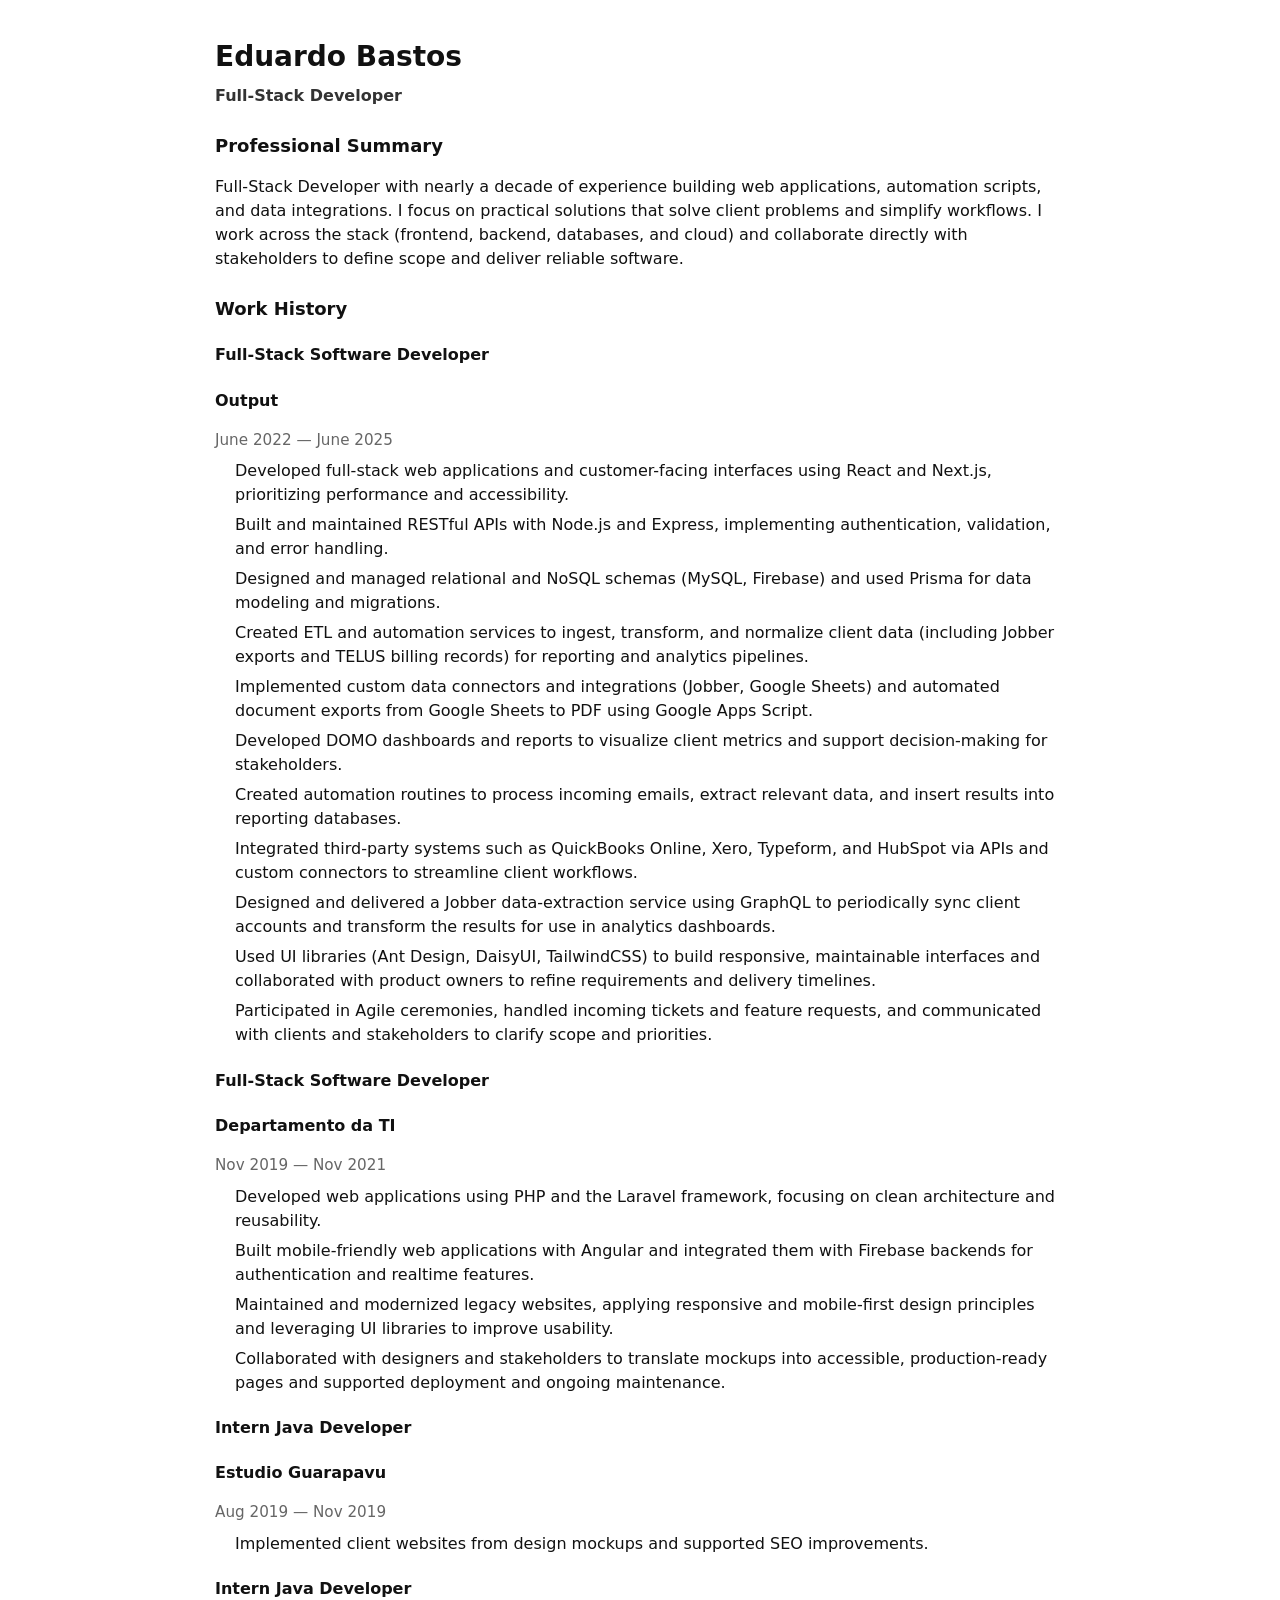
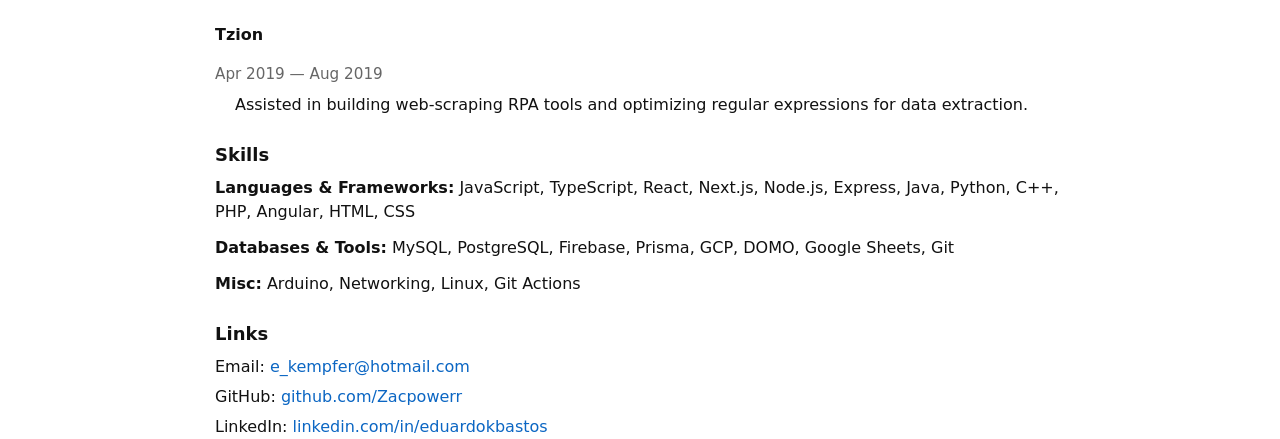
==== index.html @ 50acb6b9 "Renamed resume file to be used in Git pages" ====
<!DOCTYPE html>
<html lang="en">
  <head>
    <meta charset="UTF-8" />
    <meta name="viewport" content="width=device-width, initial-scale=1.0" />
    <link rel="stylesheet" href="resume.css" />
    <title>Eduardo Bastos — Resume</title>
  </head>
  <body>
    <main>
      <header>
        <h1>Eduardo Bastos</h1>
        <h2>Full-Stack Developer</h2>
      </header>

      <section>
        <h3>Professional Summary</h3>
        <p>
          Full-Stack Developer with nearly a decade of experience building web
          applications, automation scripts, and data integrations. I focus on
          practical solutions that solve client problems and simplify workflows.
          I work across the stack (frontend, backend, databases, and cloud) and
          collaborate directly with stakeholders to define scope and deliver
          reliable software.
        </p>
      </section>

      <section>
        <h3>Work History</h3>

        <article>
          <h4 class="role">Full-Stack Software Developer</h4>
          <p class="company-name">Output</p>
          <p class="period">June 2022 — June 2025</p>
          <ul>
            <li>
              Developed full-stack web applications and customer-facing
              interfaces using React and Next.js, prioritizing performance and
              accessibility.
            </li>
            <li>
              Built and maintained RESTful APIs with Node.js and Express,
              implementing authentication, validation, and error handling.
            </li>
            <li>
              Designed and managed relational and NoSQL schemas (MySQL,
              Firebase) and used Prisma for data modeling and migrations.
            </li>
            <li>
              Created ETL and automation services to ingest, transform, and
              normalize client data (including Jobber exports and TELUS billing
              records) for reporting and analytics pipelines.
            </li>
            <li>
              Implemented custom data connectors and integrations (Jobber,
              Google Sheets) and automated document exports from Google Sheets
              to PDF using Google Apps Script.
            </li>
            <li>
              Developed DOMO dashboards and reports to visualize client metrics
              and support decision-making for stakeholders.
            </li>
            <li>
              Created automation routines to process incoming emails, extract
              relevant data, and insert results into reporting databases.
            </li>
            <li>
              Integrated third-party systems such as QuickBooks Online, Xero,
              Typeform, and HubSpot via APIs and custom connectors to streamline
              client workflows.
            </li>
            <li>
              Designed and delivered a Jobber data-extraction service using
              GraphQL to periodically sync client accounts and transform the
              results for use in analytics dashboards.
            </li>
            <li>
              Used UI libraries (Ant Design, DaisyUI, TailwindCSS) to build
              responsive, maintainable interfaces and collaborated with product
              owners to refine requirements and delivery timelines.
            </li>
            <li>
              Participated in Agile ceremonies, handled incoming tickets and
              feature requests, and communicated with clients and stakeholders
              to clarify scope and priorities.
            </li>
          </ul>
        </article>

        <article>
          <h4 class="role">Full-Stack Software Developer</h4>
          <p class="company-name">Departamento da TI</p>
          <p class="period">Nov 2019 — Nov 2021</p>
          <ul>
            <li>
              Developed web applications using PHP and the Laravel framework,
              focusing on clean architecture and reusability.
            </li>
            <li>
              Built mobile-friendly web applications with Angular and integrated
              them with Firebase backends for authentication and realtime
              features.
            </li>
            <li>
              Maintained and modernized legacy websites, applying responsive and
              mobile-first design principles and leveraging UI libraries to
              improve usability.
            </li>
            <li>
              Collaborated with designers and stakeholders to translate mockups
              into accessible, production-ready pages and supported deployment
              and ongoing maintenance.
            </li>
          </ul>
        </article>

        <article>
          <h4 class="role">Intern Java Developer</h4>
          <p class="company-name">Estudio Guarapavu</p>
          <p class="period">Aug 2019 — Nov 2019</p>
          <ul>
            <li>
              Implemented client websites from design mockups and supported SEO
              improvements.
            </li>
          </ul>
        </article>

        <article>
          <h4 class="role">Intern Java Developer</h4>
          <p class="company-name">Tzion</p>
          <p class="period">Apr 2019 — Aug 2019</p>
          <ul>
            <li>
              Assisted in building web-scraping RPA tools and optimizing regular
              expressions for data extraction.
            </li>
          </ul>
        </article>
      </section>

      <section>
        <h3>Skills</h3>
        <p class="skills">
          <strong>Languages & Frameworks:</strong> JavaScript, TypeScript,
          React, Next.js, Node.js, Express, Java, Python, C++, PHP, Angular,
          HTML, CSS
        </p>
        <p class="skills">
          <strong>Databases & Tools:</strong> MySQL, PostgreSQL, Firebase,
          Prisma, GCP, DOMO, Google Sheets, Git
        </p>
        <p class="skills">
          <strong>Misc:</strong> Arduino, Networking, Linux, Git Actions
        </p>
      </section>

      <section>
        <h3>Links</h3>
        <ul class="links">
          <li>
            Email: <a href="e_kempfer@hotmail.com">e_kempfer@hotmail.com</a>
          </li>
          <li>
            GitHub:
            <a href="https://github.com/Zacpowerr" rel="noopener"
              >github.com/Zacpowerr</a
            >
          </li>
          <li>
            LinkedIn:
            <a href="www.linkedin.com/in/eduardokbastos" rel="noopener"
              >linkedin.com/in/eduardokbastos</a
            >
          </li>
        </ul>
      </section>
    </main>
  </body>
</html>
---- resume.css ----
body {
  margin: 0 30px;
}
/* Minimal, readable resume styles */
html,
body {
  height: 100%;
}
body {
  font-family: system-ui, -apple-system, "Segoe UI", Roboto, "Helvetica Neue",
    Arial;
  color: #111;
  line-height: 1.5;
  max-width: 850px;
  margin: 36px auto;
  padding: 0 18px;
  background: #fff;
}

header h1 {
  margin: 0;
  font-size: 28px;
}

header h2 {
  margin: 6px 0 18px;
  font-size: 16px;
  color: #333;
  font-weight: 600;
}

h3 {
  margin-top: 24px;
  margin-bottom: 8px;
  font-size: 18px;
  color: #111;
}

.period {
  margin: 0 0 8px;
  font-size: 0.95rem;
  color: #666;
}

.company-name {
  font-weight: 600;
}

ul {
  margin: 0 0 16px 20px;
  padding: 0;
}

li {
  margin: 6px 0;
}

article {
  margin-bottom: 12px;
}

main {
  background: transparent;
}

@media (max-width: 520px) {
  body {
    padding: 0 12px;
  }
  header h1 {
    font-size: 22px;
  }
}
/* Skills and links */
.skills {
  margin: 6px 0 12px;
}

.links {
  margin: 0;
  padding-left: 0;
}

.links li {
  list-style: none;
  margin: 6px 0;
}

.links a {
  color: #0b66c3;
  text-decoration: none;
}

.links a:hover {
  text-decoration: underline;
}
ul {
  list-style: none;
}
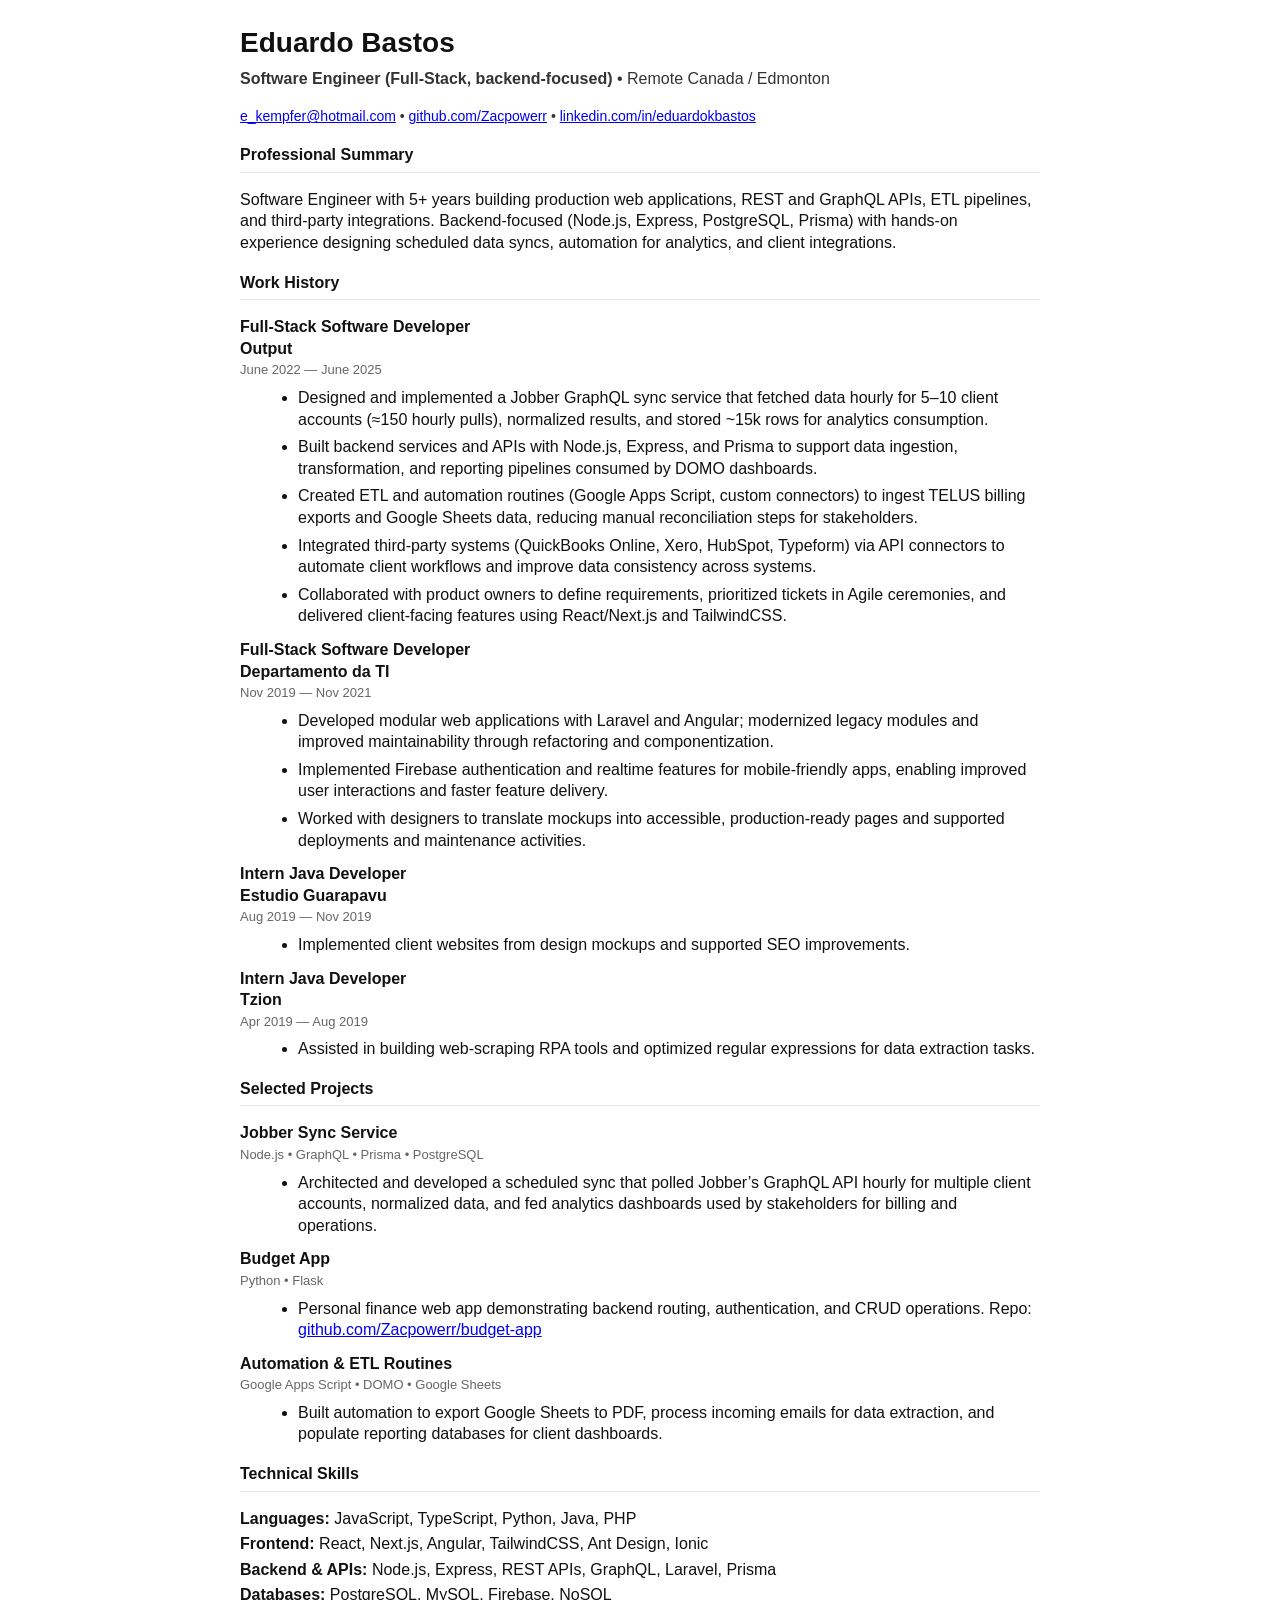
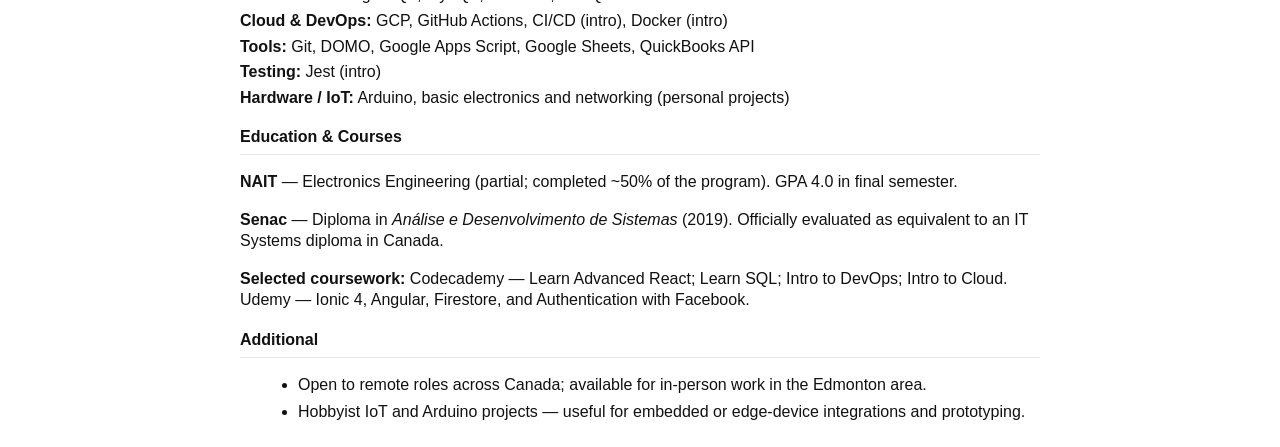
==== commit a1379e74: "Improved resume with new sections and styling" ====
--- a/index.html
+++ b/index.html
@@ -1,122 +1,105 @@
-<!DOCTYPE html>
+<!doctype html>
 <html lang="en">
   <head>
-    <meta charset="UTF-8" />
-    <meta name="viewport" content="width=device-width, initial-scale=1.0" />
+    <meta charset="utf-8" />
+    <meta name="viewport" content="width=device-width,initial-scale=1" />
+    <title>Eduardo Bastos — Software Engineer</title>
     <link rel="stylesheet" href="resume.css" />
-    <title>Eduardo Bastos — Resume</title>
   </head>
   <body>
     <main>
       <header>
         <h1>Eduardo Bastos</h1>
-        <h2>Full-Stack Developer</h2>
+        <p>
+          <strong>Software Engineer (Full‑Stack, backend‑focused)</strong> •
+          Remote Canada / Edmonton
+        </p>
+        <p class="contact">
+          <a href="mailto:e_kempfer@hotmail.com">e_kempfer@hotmail.com</a> •
+          <a href="https://github.com/Zacpowerr" class="links"
+            >github.com/Zacpowerr</a
+          >
+          •
+          <a href="https://www.linkedin.com/in/eduardokbastos" class="links"
+            >linkedin.com/in/eduardokbastos</a
+          >
+        </p>
       </header>
 
-      <section>
+      <section class="section">
         <h3>Professional Summary</h3>
         <p>
-          Full-Stack Developer with nearly a decade of experience building web
-          applications, automation scripts, and data integrations. I focus on
-          practical solutions that solve client problems and simplify workflows.
-          I work across the stack (frontend, backend, databases, and cloud) and
-          collaborate directly with stakeholders to define scope and deliver
-          reliable software.
-        </p>
-      </section>
-
-      <section>
+          Software Engineer with 5+ years building production web applications,
+          REST and GraphQL APIs, ETL pipelines, and third‑party integrations.
+          Backend‑focused (Node.js, Express, PostgreSQL, Prisma) with hands‑on
+          experience designing scheduled data syncs, automation for analytics,
+          and client integrations.
+        </p>
+      </section>
+
+      <section class="section">
         <h3>Work History</h3>
 
         <article>
-          <h4 class="role">Full-Stack Software Developer</h4>
-          <p class="company-name">Output</p>
+          <p class="role">Full‑Stack Software Developer</p>
+          <p class="company">Output</p>
           <p class="period">June 2022 — June 2025</p>
           <ul>
             <li>
-              Developed full-stack web applications and customer-facing
-              interfaces using React and Next.js, prioritizing performance and
-              accessibility.
-            </li>
-            <li>
-              Built and maintained RESTful APIs with Node.js and Express,
-              implementing authentication, validation, and error handling.
-            </li>
-            <li>
-              Designed and managed relational and NoSQL schemas (MySQL,
-              Firebase) and used Prisma for data modeling and migrations.
-            </li>
-            <li>
-              Created ETL and automation services to ingest, transform, and
-              normalize client data (including Jobber exports and TELUS billing
-              records) for reporting and analytics pipelines.
-            </li>
-            <li>
-              Implemented custom data connectors and integrations (Jobber,
-              Google Sheets) and automated document exports from Google Sheets
-              to PDF using Google Apps Script.
-            </li>
-            <li>
-              Developed DOMO dashboards and reports to visualize client metrics
-              and support decision-making for stakeholders.
-            </li>
-            <li>
-              Created automation routines to process incoming emails, extract
-              relevant data, and insert results into reporting databases.
-            </li>
-            <li>
-              Integrated third-party systems such as QuickBooks Online, Xero,
-              Typeform, and HubSpot via APIs and custom connectors to streamline
-              client workflows.
-            </li>
-            <li>
-              Designed and delivered a Jobber data-extraction service using
-              GraphQL to periodically sync client accounts and transform the
-              results for use in analytics dashboards.
-            </li>
-            <li>
-              Used UI libraries (Ant Design, DaisyUI, TailwindCSS) to build
-              responsive, maintainable interfaces and collaborated with product
-              owners to refine requirements and delivery timelines.
-            </li>
-            <li>
-              Participated in Agile ceremonies, handled incoming tickets and
-              feature requests, and communicated with clients and stakeholders
-              to clarify scope and priorities.
-            </li>
-          </ul>
-        </article>
-
-        <article>
-          <h4 class="role">Full-Stack Software Developer</h4>
-          <p class="company-name">Departamento da TI</p>
+              Designed and implemented a Jobber GraphQL sync service that
+              fetched data hourly for 5–10 client accounts (≈150 hourly pulls),
+              normalized results, and stored ~15k rows for analytics
+              consumption.
+            </li>
+            <li>
+              Built backend services and APIs with Node.js, Express, and Prisma
+              to support data ingestion, transformation, and reporting pipelines
+              consumed by DOMO dashboards.
+            </li>
+            <li>
+              Created ETL and automation routines (Google Apps Script, custom
+              connectors) to ingest TELUS billing exports and Google Sheets
+              data, reducing manual reconciliation steps for stakeholders.
+            </li>
+            <li>
+              Integrated third‑party systems (QuickBooks Online, Xero, HubSpot,
+              Typeform) via API connectors to automate client workflows and
+              improve data consistency across systems.
+            </li>
+            <li>
+              Collaborated with product owners to define requirements,
+              prioritized tickets in Agile ceremonies, and delivered
+              client‑facing features using React/Next.js and TailwindCSS.
+            </li>
+          </ul>
+        </article>
+
+        <article>
+          <p class="role">Full‑Stack Software Developer</p>
+          <p class="company">Departamento da TI</p>
           <p class="period">Nov 2019 — Nov 2021</p>
           <ul>
             <li>
-              Developed web applications using PHP and the Laravel framework,
-              focusing on clean architecture and reusability.
-            </li>
-            <li>
-              Built mobile-friendly web applications with Angular and integrated
-              them with Firebase backends for authentication and realtime
-              features.
-            </li>
-            <li>
-              Maintained and modernized legacy websites, applying responsive and
-              mobile-first design principles and leveraging UI libraries to
-              improve usability.
-            </li>
-            <li>
-              Collaborated with designers and stakeholders to translate mockups
-              into accessible, production-ready pages and supported deployment
-              and ongoing maintenance.
-            </li>
-          </ul>
-        </article>
-
-        <article>
-          <h4 class="role">Intern Java Developer</h4>
-          <p class="company-name">Estudio Guarapavu</p>
+              Developed modular web applications with Laravel and Angular;
+              modernized legacy modules and improved maintainability through
+              refactoring and componentization.
+            </li>
+            <li>
+              Implemented Firebase authentication and realtime features for
+              mobile‑friendly apps, enabling improved user interactions and
+              faster feature delivery.
+            </li>
+            <li>
+              Worked with designers to translate mockups into accessible,
+              production‑ready pages and supported deployments and maintenance
+              activities.
+            </li>
+          </ul>
+        </article>
+
+        <article>
+          <p class="role">Intern Java Developer</p>
+          <p class="company">Estudio Guarapavu</p>
           <p class="period">Aug 2019 — Nov 2019</p>
           <ul>
             <li>
@@ -127,54 +110,131 @@
         </article>
 
         <article>
-          <h4 class="role">Intern Java Developer</h4>
-          <p class="company-name">Tzion</p>
+          <p class="role">Intern Java Developer</p>
+          <p class="company">Tzion</p>
           <p class="period">Apr 2019 — Aug 2019</p>
           <ul>
             <li>
-              Assisted in building web-scraping RPA tools and optimizing regular
-              expressions for data extraction.
-            </li>
-          </ul>
-        </article>
-      </section>
-
-      <section>
-        <h3>Skills</h3>
-        <p class="skills">
-          <strong>Languages & Frameworks:</strong> JavaScript, TypeScript,
-          React, Next.js, Node.js, Express, Java, Python, C++, PHP, Angular,
-          HTML, CSS
-        </p>
-        <p class="skills">
-          <strong>Databases & Tools:</strong> MySQL, PostgreSQL, Firebase,
-          Prisma, GCP, DOMO, Google Sheets, Git
-        </p>
-        <p class="skills">
-          <strong>Misc:</strong> Arduino, Networking, Linux, Git Actions
-        </p>
-      </section>
-
-      <section>
-        <h3>Links</h3>
-        <ul class="links">
+              Assisted in building web‑scraping RPA tools and optimized regular
+              expressions for data extraction tasks.
+            </li>
+          </ul>
+        </article>
+      </section>
+
+      <section class="section">
+        <h3>Selected Projects</h3>
+
+        <article>
+          <p class="company">Jobber Sync Service</p>
+          <p class="period">Node.js • GraphQL • Prisma • PostgreSQL</p>
+          <ul>
+            <li>
+              Architected and developed a scheduled sync that polled Jobber’s
+              GraphQL API hourly for multiple client accounts, normalized data,
+              and fed analytics dashboards used by stakeholders for billing and
+              operations.
+            </li>
+          </ul>
+        </article>
+
+        <article>
+          <p class="company">Budget App</p>
+          <p class="period">Python • Flask</p>
+          <ul>
+            <li>
+              Personal finance web app demonstrating backend routing,
+              authentication, and CRUD operations. Repo:
+              <a href="https://github.com/Zacpowerr/budget-app"
+                >github.com/Zacpowerr/budget-app</a
+              >
+            </li>
+          </ul>
+        </article>
+
+        <article>
+          <p class="company">Automation & ETL Routines</p>
+          <p class="period">Google Apps Script • DOMO • Google Sheets</p>
+          <ul>
+            <li>
+              Built automation to export Google Sheets to PDF, process incoming
+              emails for data extraction, and populate reporting databases for
+              client dashboards.
+            </li>
+          </ul>
+        </article>
+      </section>
+
+      <section class="section">
+        <h3>Technical Skills</h3>
+        <div class="skills">
+          <p>
+            <strong>Languages:</strong> JavaScript, TypeScript, Python, Java,
+            PHP
+          </p>
+          <p>
+            <strong>Frontend:</strong> React, Next.js, Angular, TailwindCSS, Ant
+            Design, Ionic
+          </p>
+          <p>
+            <strong>Backend & APIs:</strong> Node.js, Express, REST APIs,
+            GraphQL, Laravel, Prisma
+          </p>
+          <p><strong>Databases:</strong> PostgreSQL, MySQL, Firebase, NoSQL</p>
+          <p>
+            <strong>Cloud & DevOps:</strong> GCP, GitHub Actions, CI/CD (intro),
+            Docker (intro)
+          </p>
+          <p>
+            <strong>Tools:</strong> Git, DOMO, Google Apps Script, Google
+            Sheets, QuickBooks API
+          </p>
+          <p><strong>Testing:</strong> Jest (intro)</p>
+          <p>
+            <strong>Hardware / IoT:</strong> Arduino, basic electronics and
+            networking (personal projects)
+          </p>
+        </div>
+      </section>
+
+      <section class="section">
+        <h3>Education & Courses</h3>
+
+        <p>
+          <strong>NAIT</strong> — Electronics Engineering (partial; completed
+          ~50% of the program). GPA 4.0 in final semester.
+        </p>
+
+        <p>
+          <strong>Senac</strong> — Diploma in
+          <em>Análise e Desenvolvimento de Sistemas</em> (2019). Officially
+          evaluated as equivalent to an IT Systems diploma in Canada.
+        </p>
+
+        <p>
+          <strong>Selected coursework:</strong> Codecademy — Learn Advanced
+          React; Learn SQL; Intro to DevOps; Intro to Cloud. Udemy — Ionic 4,
+          Angular, Firestore, and Authentication with Facebook.
+        </p>
+      </section>
+
+      <section class="section">
+        <h3>Additional</h3>
+        <ul>
           <li>
-            Email: <a href="e_kempfer@hotmail.com">e_kempfer@hotmail.com</a>
+            Open to remote roles across Canada; available for in‑person work in
+            the Edmonton area.
           </li>
           <li>
-            GitHub:
-            <a href="https://github.com/Zacpowerr" rel="noopener"
-              >github.com/Zacpowerr</a
-            >
-          </li>
-          <li>
-            LinkedIn:
-            <a href="www.linkedin.com/in/eduardokbastos" rel="noopener"
-              >linkedin.com/in/eduardokbastos</a
-            >
+            Hobbyist IoT and Arduino projects — useful for embedded or
+            edge‑device integrations and prototyping.
           </li>
         </ul>
       </section>
+
+      <footer>
+        <p></p>
+      </footer>
     </main>
   </body>
 </html>
--- a/resume.css
+++ b/resume.css
@@ -1,99 +1,67 @@
 body {
-  margin: 0 30px;
+  font-family: Arial, Helvetica, sans-serif;
+  color: #111;
+  line-height: 1.35;
+  margin: 24px;
 }
-/* Minimal, readable resume styles */
-html,
-body {
-  height: 100%;
+main {
+  max-width: 800px;
+  margin: 0 auto;
 }
-body {
-  font-family: system-ui, -apple-system, "Segoe UI", Roboto, "Helvetica Neue",
-    Arial;
-  color: #111;
-  line-height: 1.5;
-  max-width: 850px;
-  margin: 36px auto;
-  padding: 0 18px;
-  background: #fff;
-}
-
 header h1 {
   margin: 0;
   font-size: 28px;
 }
-
-header h2 {
-  margin: 6px 0 18px;
+header p {
+  margin: 6px 0 18px 0;
+  color: #333;
+}
+h3 {
+  margin-top: 18px;
   font-size: 16px;
-  color: #333;
+  border-bottom: 1px solid #e6e6e6;
+  padding-bottom: 6px;
+}
+.contact {
+  margin: 6px 0 12px 0;
+  font-size: 14px;
+}
+.section {
+  margin-bottom: 12px;
+}
+.company {
+  font-weight: 700;
+  margin: 0;
+}
+.role {
+  margin: 6px 0 0 0;
   font-weight: 600;
 }
-
-h3 {
-  margin-top: 24px;
-  margin-bottom: 8px;
-  font-size: 18px;
-  color: #111;
+.period {
+  color: #666;
+  font-size: 13px;
+  margin: 2px 0 8px 0;
 }
-
-.period {
-  margin: 0 0 8px;
-  font-size: 0.95rem;
-  color: #666;
+ul {
+  margin: 6px 0 12px 18px;
 }
-
-.company-name {
-  font-weight: 600;
+li {
+  margin-bottom: 6px;
 }
-
-ul {
-  margin: 0 0 16px 20px;
-  padding: 0;
+.skills p {
+  margin: 4px 0;
 }
-
-li {
-  margin: 6px 0;
+.links a {
+  color: #0066cc;
+  text-decoration: none;
 }
-
-article {
-  margin-bottom: 12px;
+footer {
+  margin-top: 18px;
+  font-size: 13px;
+  color: #444;
 }
-
-main {
-  background: transparent;
-}
-
-@media (max-width: 520px) {
+@media print {
   body {
-    padding: 0 12px;
-  }
-  header h1 {
-    font-size: 22px;
+    margin: 12px;
   }
 }
-/* Skills and links */
-.skills {
-  margin: 6px 0 12px;
-}
-
-.links {
-  margin: 0;
-  padding-left: 0;
-}
-
-.links li {
-  list-style: none;
-  margin: 6px 0;
-}
-
-.links a {
-  color: #0b66c3;
-  text-decoration: none;
-}
-
-.links a:hover {
-  text-decoration: underline;
-}
-ul {
-  list-style: none;
-}
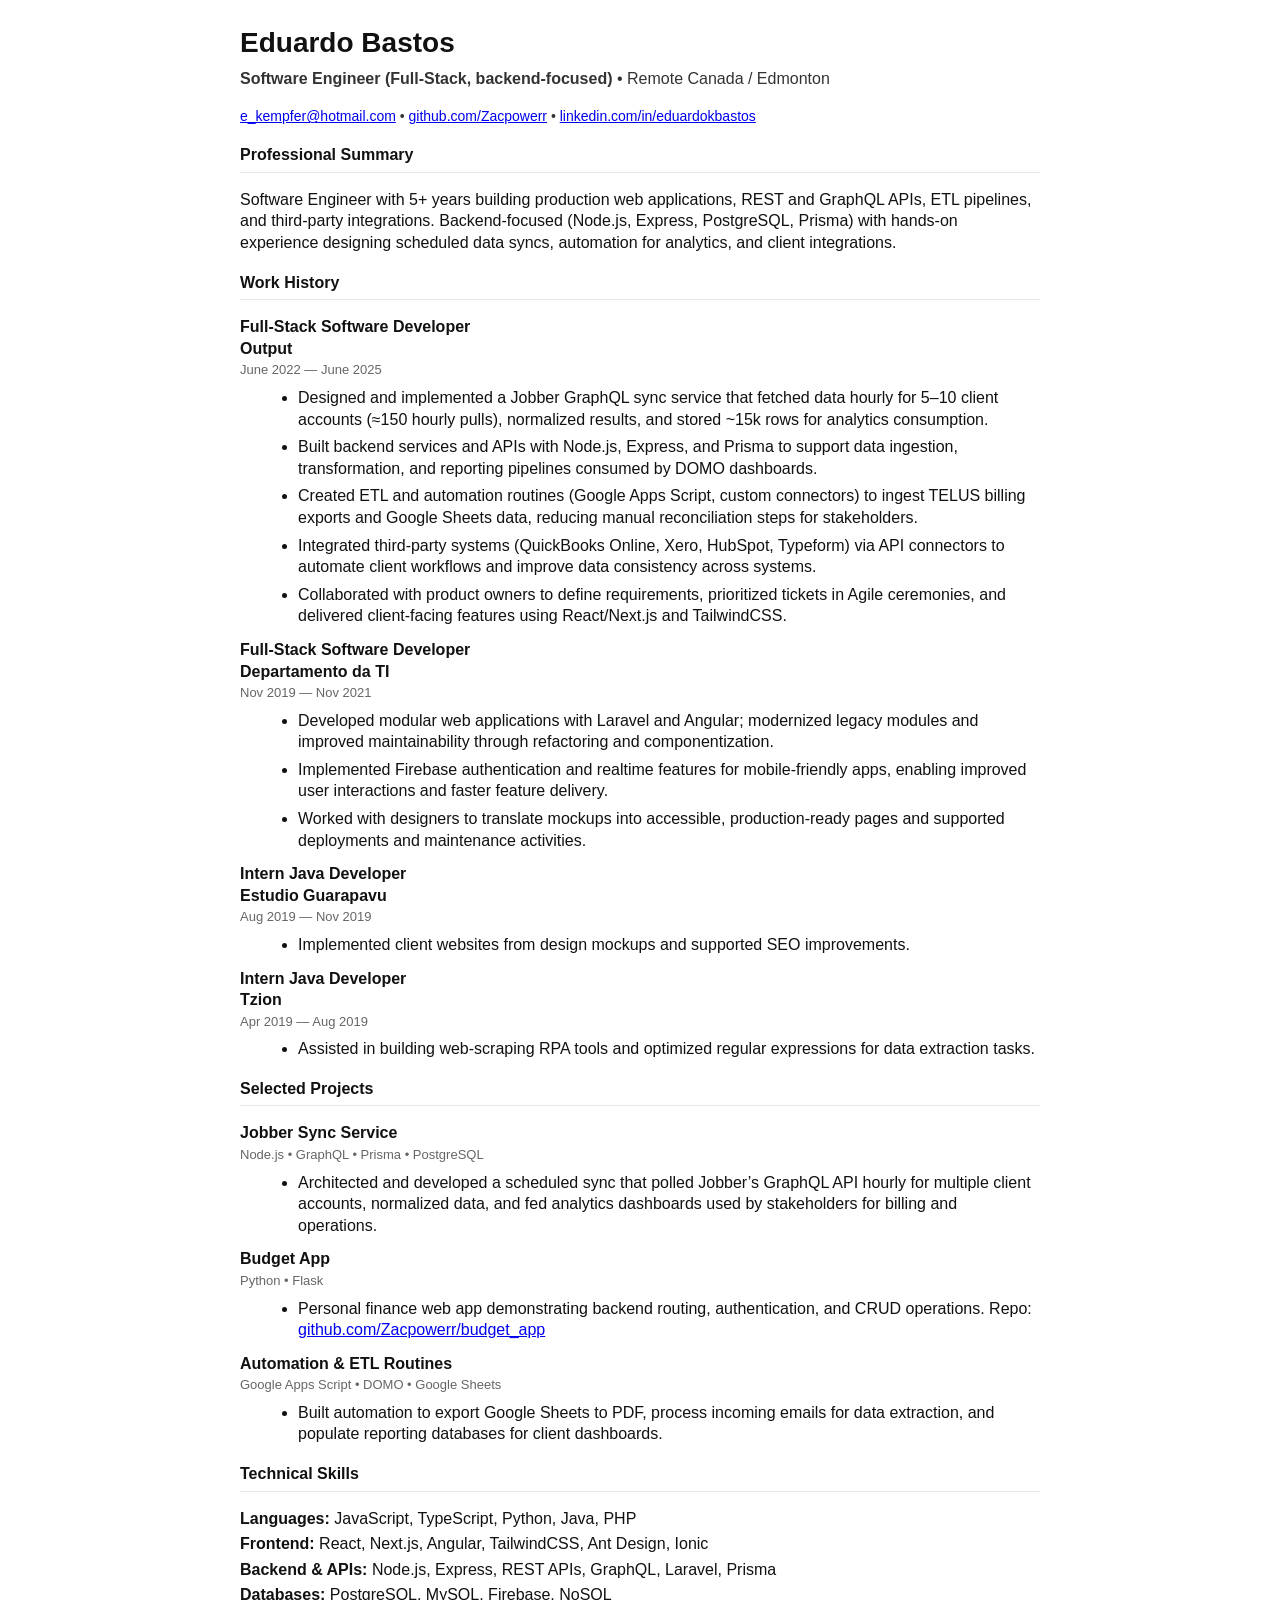
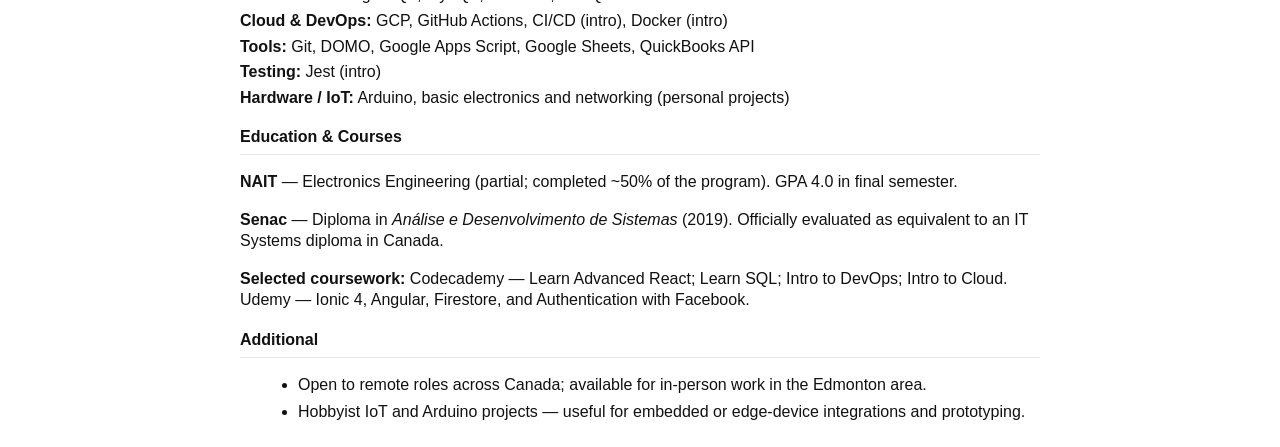
==== commit c79c11e0: "Fixed typo for project link" ====
--- a/index.html
+++ b/index.html
@@ -145,8 +145,8 @@
             <li>
               Personal finance web app demonstrating backend routing,
               authentication, and CRUD operations. Repo:
-              <a href="https://github.com/Zacpowerr/budget-app"
-                >github.com/Zacpowerr/budget-app</a
+              <a href="https://github.com/Zacpowerr/budget_app"
+                >github.com/Zacpowerr/budget_app</a
               >
             </li>
           </ul>
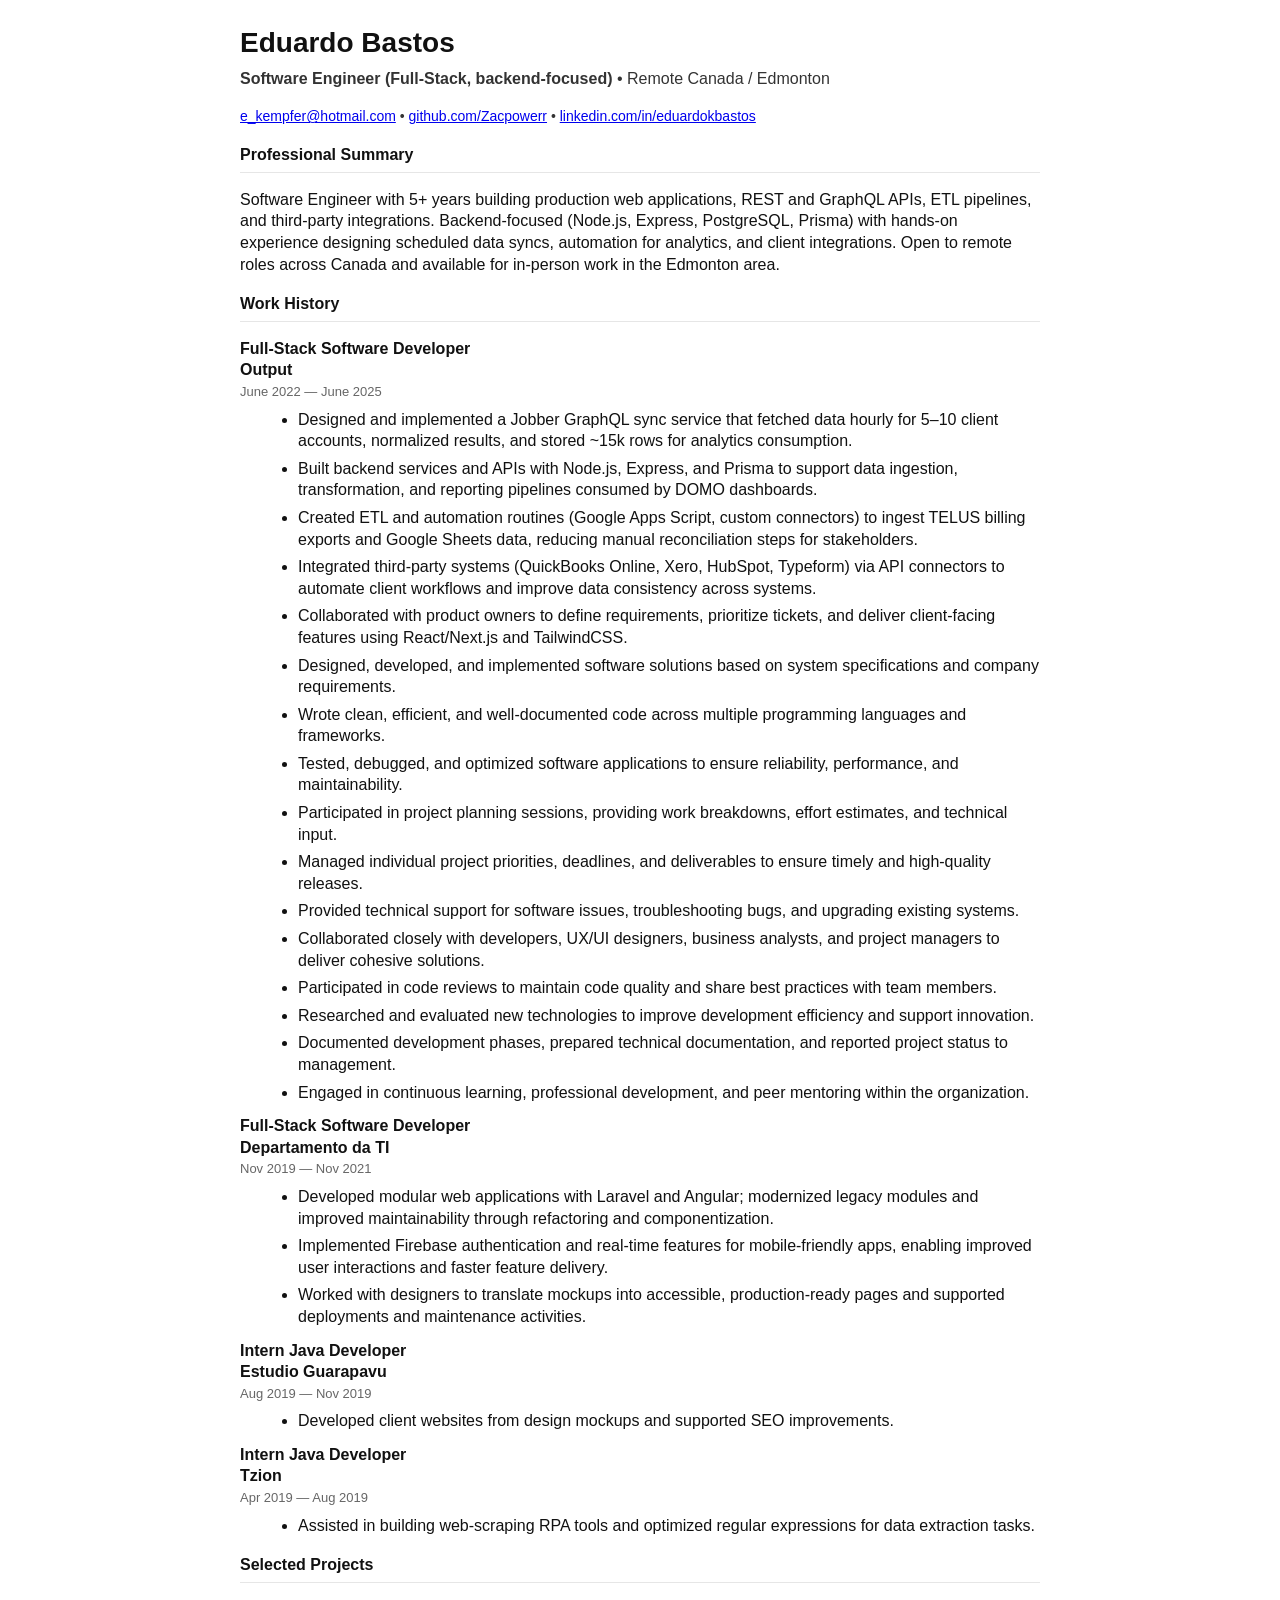
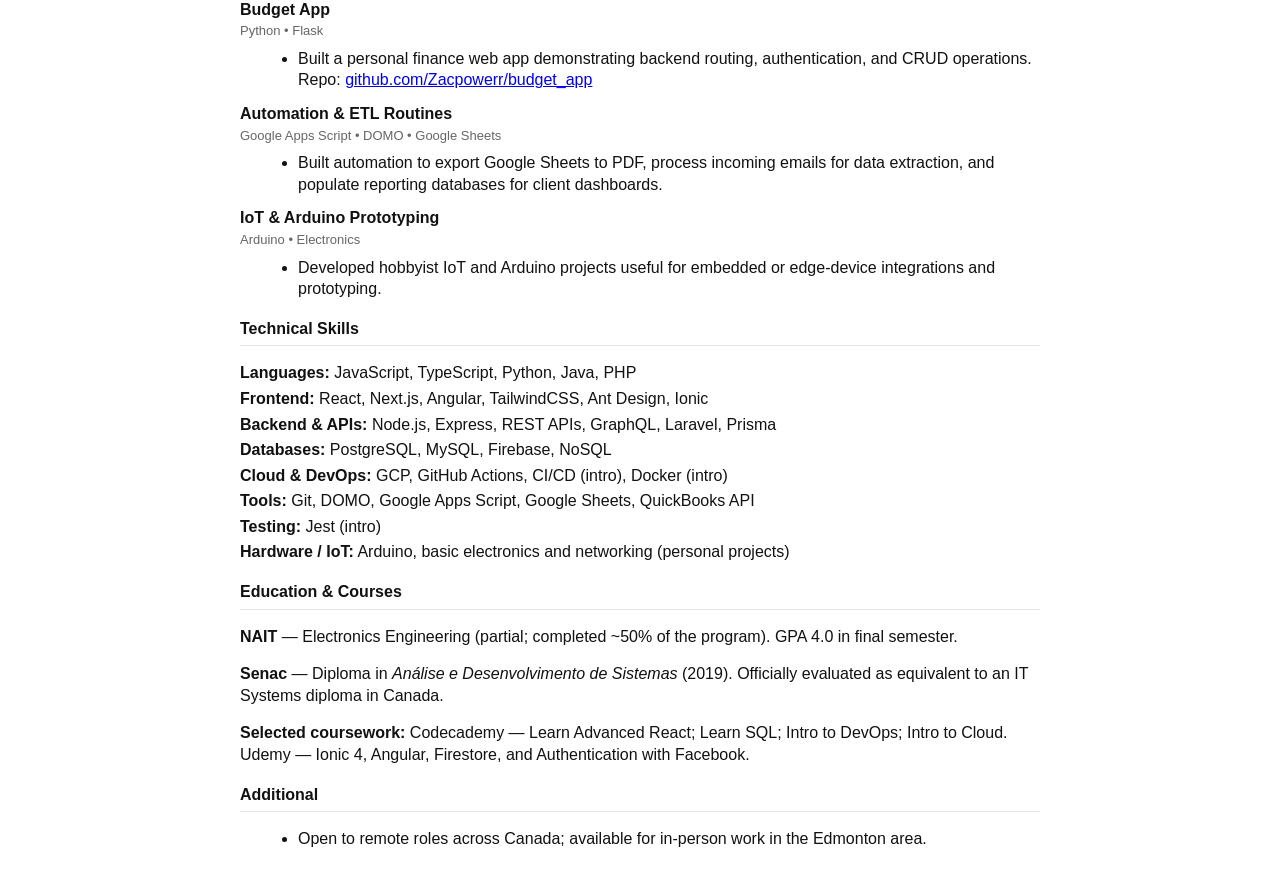
==== commit c68253d4: "Mofidied resume based on previous employment documentation" ====
--- a/index.html
+++ b/index.html
@@ -33,7 +33,8 @@
           REST and GraphQL APIs, ETL pipelines, and third‑party integrations.
           Backend‑focused (Node.js, Express, PostgreSQL, Prisma) with hands‑on
           experience designing scheduled data syncs, automation for analytics,
-          and client integrations.
+          and client integrations. Open to remote roles across Canada and
+          available for in‑person work in the Edmonton area.
         </p>
       </section>
 
@@ -45,11 +46,11 @@
           <p class="company">Output</p>
           <p class="period">June 2022 — June 2025</p>
           <ul>
+            <!-- Original accomplishments -->
             <li>
               Designed and implemented a Jobber GraphQL sync service that
-              fetched data hourly for 5–10 client accounts (≈150 hourly pulls),
-              normalized results, and stored ~15k rows for analytics
-              consumption.
+              fetched data hourly for 5–10 client accounts, normalized results,
+              and stored ~15k rows for analytics consumption.
             </li>
             <li>
               Built backend services and APIs with Node.js, Express, and Prisma
@@ -68,8 +69,54 @@
             </li>
             <li>
               Collaborated with product owners to define requirements,
-              prioritized tickets in Agile ceremonies, and delivered
-              client‑facing features using React/Next.js and TailwindCSS.
+              prioritize tickets, and deliver client‑facing features using
+              React/Next.js and TailwindCSS.
+            </li>
+
+            <!-- Added responsibilities from your document -->
+            <li>
+              Designed, developed, and implemented software solutions based on
+              system specifications and company requirements.
+            </li>
+            <li>
+              Wrote clean, efficient, and well‑documented code across multiple
+              programming languages and frameworks.
+            </li>
+            <li>
+              Tested, debugged, and optimized software applications to ensure
+              reliability, performance, and maintainability.
+            </li>
+            <li>
+              Participated in project planning sessions, providing work
+              breakdowns, effort estimates, and technical input.
+            </li>
+            <li>
+              Managed individual project priorities, deadlines, and deliverables
+              to ensure timely and high‑quality releases.
+            </li>
+            <li>
+              Provided technical support for software issues, troubleshooting
+              bugs, and upgrading existing systems.
+            </li>
+            <li>
+              Collaborated closely with developers, UX/UI designers, business
+              analysts, and project managers to deliver cohesive solutions.
+            </li>
+            <li>
+              Participated in code reviews to maintain code quality and share
+              best practices with team members.
+            </li>
+            <li>
+              Researched and evaluated new technologies to improve development
+              efficiency and support innovation.
+            </li>
+            <li>
+              Documented development phases, prepared technical documentation,
+              and reported project status to management.
+            </li>
+            <li>
+              Engaged in continuous learning, professional development, and peer
+              mentoring within the organization.
             </li>
           </ul>
         </article>
@@ -85,7 +132,7 @@
               refactoring and componentization.
             </li>
             <li>
-              Implemented Firebase authentication and realtime features for
+              Implemented Firebase authentication and real‑time features for
               mobile‑friendly apps, enabling improved user interactions and
               faster feature delivery.
             </li>
@@ -103,7 +150,7 @@
           <p class="period">Aug 2019 — Nov 2019</p>
           <ul>
             <li>
-              Implemented client websites from design mockups and supported SEO
+              Developed client websites from design mockups and supported SEO
               improvements.
             </li>
           </ul>
@@ -126,24 +173,11 @@
         <h3>Selected Projects</h3>
 
         <article>
-          <p class="company">Jobber Sync Service</p>
-          <p class="period">Node.js • GraphQL • Prisma • PostgreSQL</p>
-          <ul>
-            <li>
-              Architected and developed a scheduled sync that polled Jobber’s
-              GraphQL API hourly for multiple client accounts, normalized data,
-              and fed analytics dashboards used by stakeholders for billing and
-              operations.
-            </li>
-          </ul>
-        </article>
-
-        <article>
           <p class="company">Budget App</p>
           <p class="period">Python • Flask</p>
           <ul>
             <li>
-              Personal finance web app demonstrating backend routing,
+              Built a personal finance web app demonstrating backend routing,
               authentication, and CRUD operations. Repo:
               <a href="https://github.com/Zacpowerr/budget_app"
                 >github.com/Zacpowerr/budget_app</a
@@ -163,6 +197,17 @@
             </li>
           </ul>
         </article>
+
+        <article>
+          <p class="company">IoT & Arduino Prototyping</p>
+          <p class="period">Arduino • Electronics</p>
+          <ul>
+            <li>
+              Developed hobbyist IoT and Arduino projects useful for embedded or
+              edge‑device integrations and prototyping.
+            </li>
+          </ul>
+        </article>
       </section>
 
       <section class="section">
@@ -199,18 +244,15 @@
 
       <section class="section">
         <h3>Education & Courses</h3>
-
         <p>
           <strong>NAIT</strong> — Electronics Engineering (partial; completed
           ~50% of the program). GPA 4.0 in final semester.
         </p>
-
         <p>
           <strong>Senac</strong> — Diploma in
           <em>Análise e Desenvolvimento de Sistemas</em> (2019). Officially
           evaluated as equivalent to an IT Systems diploma in Canada.
         </p>
-
         <p>
           <strong>Selected coursework:</strong> Codecademy — Learn Advanced
           React; Learn SQL; Intro to DevOps; Intro to Cloud. Udemy — Ionic 4,
@@ -225,16 +267,10 @@
             Open to remote roles across Canada; available for in‑person work in
             the Edmonton area.
           </li>
-          <li>
-            Hobbyist IoT and Arduino projects — useful for embedded or
-            edge‑device integrations and prototyping.
-          </li>
         </ul>
       </section>
 
-      <footer>
-        <p></p>
-      </footer>
+      <footer><p></p></footer>
     </main>
   </body>
 </html>
